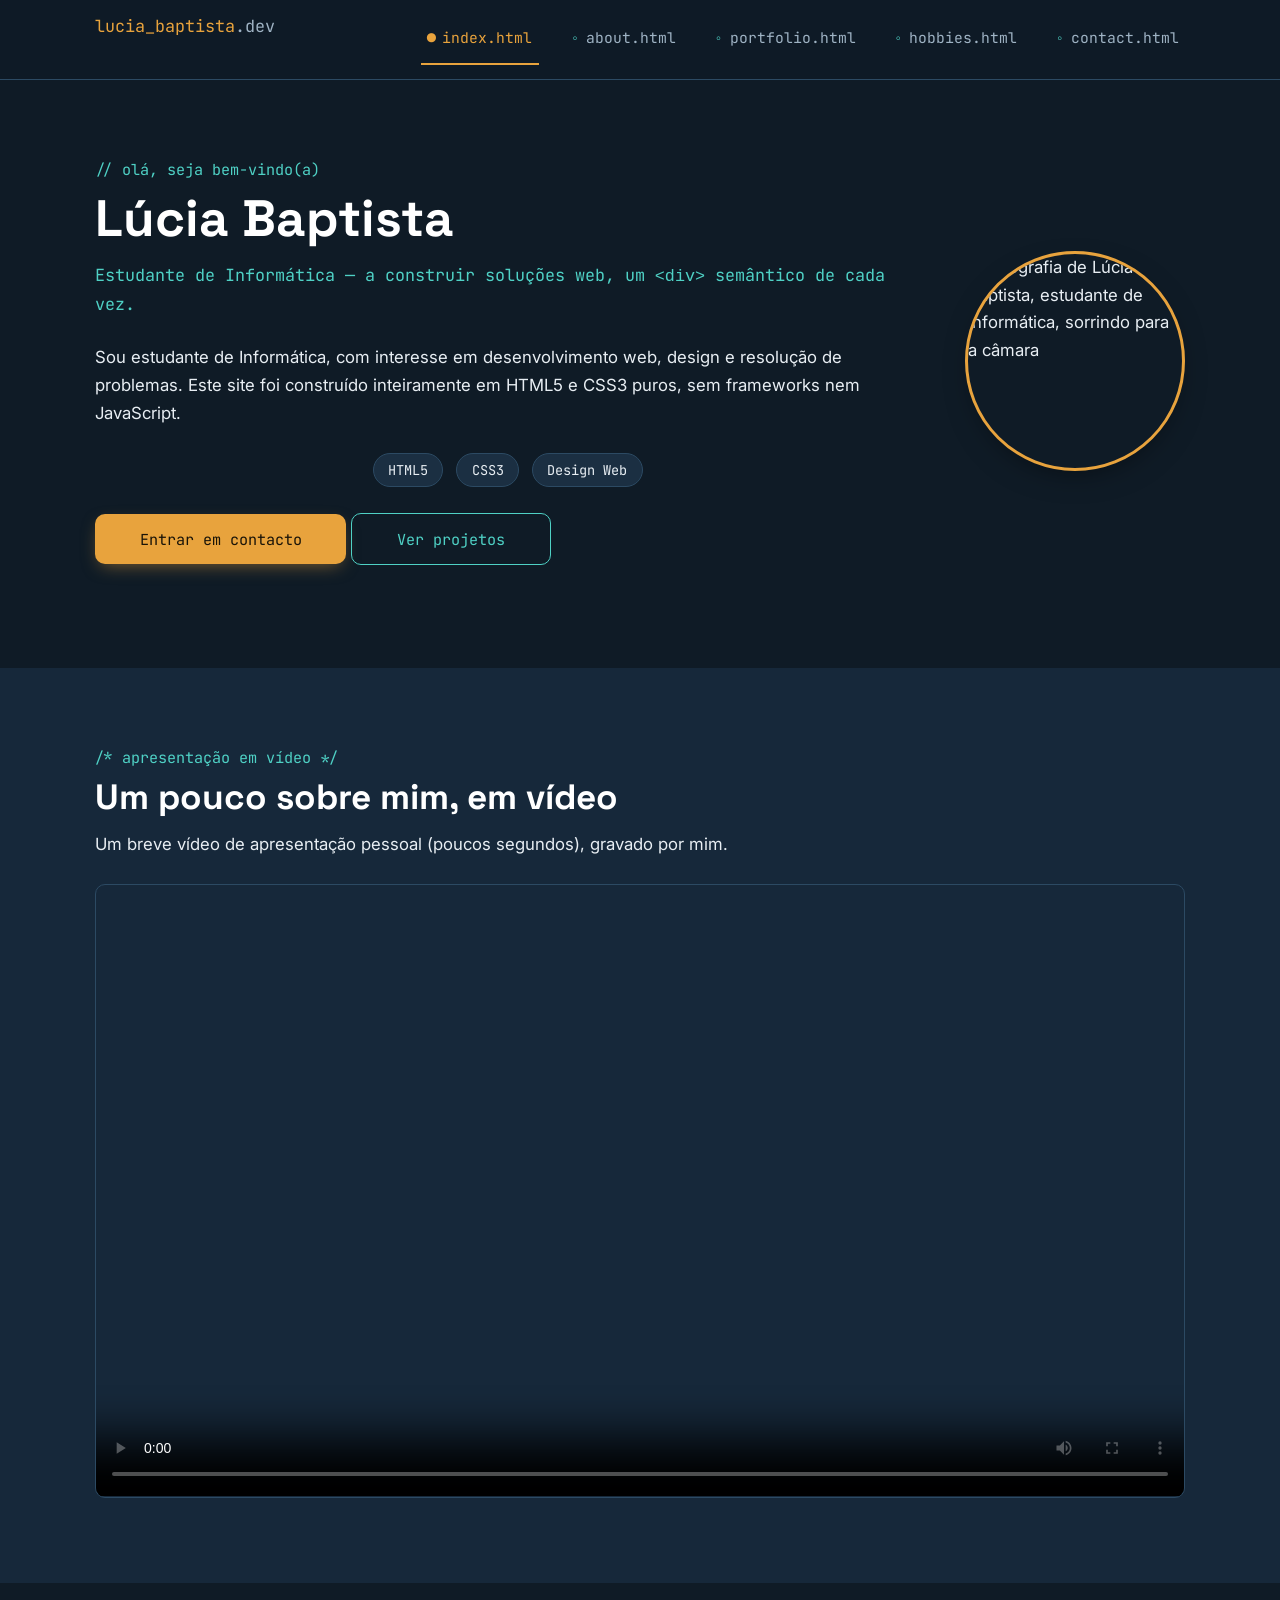
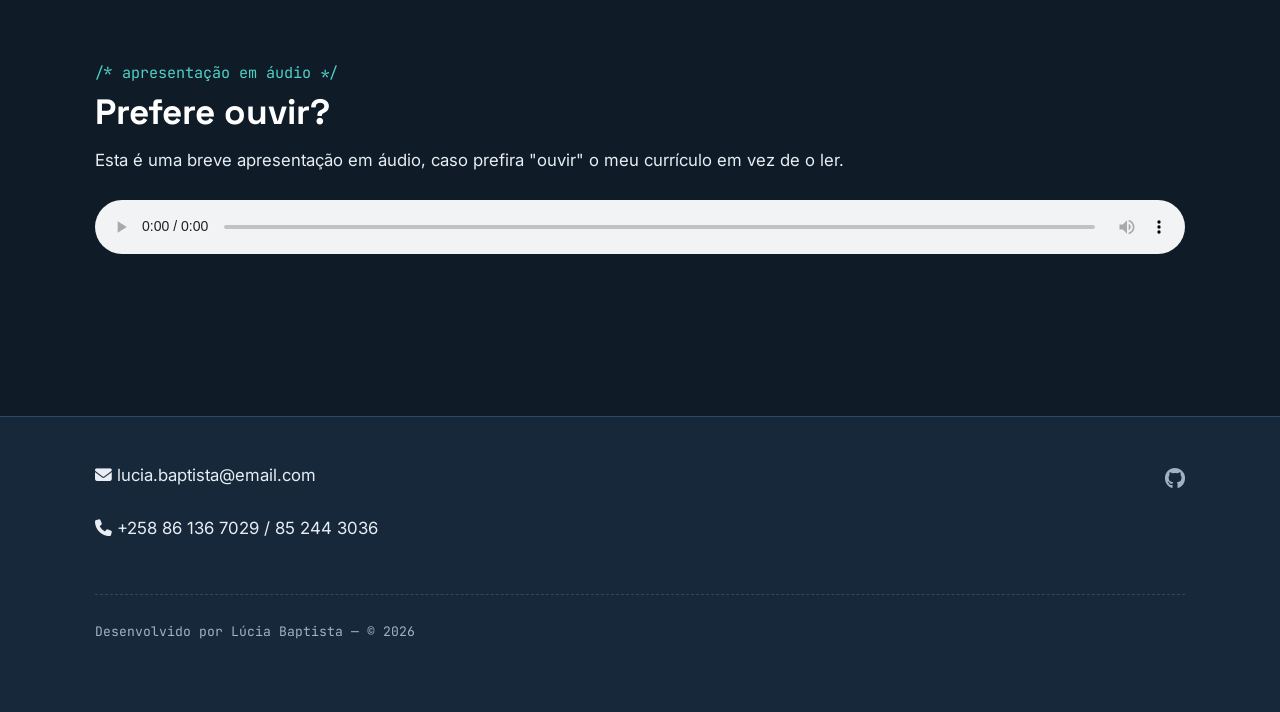
==== index.html @ 9c85ca88 "Add files via upload" ====
<!DOCTYPE html>
<html lang="pt-mz">
<head>
  <meta charset="UTF-8">
  <meta name="viewport" content="width=device-width, initial-scale=1.0">
  <title>Lúcia Baptista — Currículo &amp; Portfólio</title>
  <meta name="description" content="Site pessoal de currículo e portfólio de Lúcia Baptista, estudante de Informática.">

  <!-- Google Fonts (recurso tipográfico, não é framework de layout) -->
  <link rel="preconnect" href="https://fonts.googleapis.com">
  <link href="https://fonts.googleapis.com/css2?family=Space+Grotesk:wght@500;700&family=Inter:wght@400;500;600&family=JetBrains+Mono:wght@400;600&display=swap" rel="stylesheet">
  <!-- Font Awesome via CDN (apenas ícones) -->
  <link rel="stylesheet" href="https://cdnjs.cloudflare.com/ajax/libs/font-awesome/6.5.1/css/all.min.css">

  <link rel="stylesheet" href="css/estilo.css">
  <link rel="stylesheet" href="css/responsivo.css">
</head>
<body>
  <a href="#conteudo" class="saltar-link">Saltar para o conteúdo</a>

  <header class="cabecalho">
    <div class="container cabecalho__barra">
      <p class="logotipo">lucia_baptista<span>.dev</span></p>

      <input type="checkbox" id="nav-toggle" class="nav-toggle">
      <label for="nav-toggle" class="nav-toggle-label" aria-label="Abrir menu de navegação">
        <span></span><span></span><span></span>
      </label>

      <nav class="nav-principal" aria-label="Navegação principal">
        <ul class="nav-principal__lista">
          <li><a href="index.html" class="activo" aria-current="page">index.html</a></li>
          <li><a href="about.html">about.html</a></li>
          <li><a href="portfolio.html">portfolio.html</a></li>
          <li><a href="hobbies.html">hobbies.html</a></li>
          <li><a href="contact.html">contact.html</a></li>
        </ul>
      </nav>
    </div>
  </header>

  <main id="conteudo">

    <!-- ================= HERO ================= -->
    <section class="seccao hero container">
      <div class="hero__conteudo">
        <span class="rotulo-comentario animar-surgir">// olá, seja bem-vindo(a)</span>
        <h1 class="animar-surgir">Lúcia Baptista</h1>
        <p class="hero__tagline animar-surgir">Estudante de Informática &mdash; a construir soluções web, um <code>&lt;div&gt;</code> semântico de cada vez.</p>
        <p class="animar-surgir">
          Sou estudante de Informática, com interesse em desenvolvimento web, design e
          resolução de problemas. Este site foi construído inteiramente em HTML5 e CSS3 puros,
          sem frameworks nem JavaScript.
          <!-- Lúcia: ajuste este parágrafo com informação real sobre si -->
        </p>

        <ul class="lista-competencias-curtas animar-surgir">
          <li>HTML5</li>
          <li>CSS3</li>
          <li>Design Web</li>
        </ul>

        <p class="animar-surgir">
          <a href="contact.html" class="botao">Entrar em contacto</a>
          <a href="portfolio.html" class="botao botao--secundario">Ver projetos</a>
        </p>
      </div>

      <figure>
        <img
          src="assets/img/avatar.jpg"
          alt="Fotografia de Lúcia Baptista, estudante de Informática, sorrindo para a câmara"
          class="hero__avatar"
          width="220" height="220">
      </figure>
    </section>

    <!-- ================= VÍDEO DE APRESENTAÇÃO ================= -->
    <section class="seccao seccao--alt">
      <div class="container">
        <span class="rotulo-comentario">/* apresentação em vídeo */</span>
        <h2>Um pouco sobre mim, em vídeo</h2>
        <p>Um breve vídeo de apresentação pessoal (poucos segundos), gravado por mim.</p>

        <video controls poster="assets/img/poster-video.jpg" preload="metadata">
          <source src="assets/video/apresentacao.mp4" type="video/mp4">
          <source src="assets/video/apresentacao.webm" type="video/webm">
          O seu navegador não suporta a reprodução de vídeo nativo. Pode
          <a href="assets/video/apresentacao.mp4">descarregar o vídeo aqui</a>.
        </video>
      </div>
    </section>

    <!-- ================= ÁUDIO ================= -->
    <section class="seccao">
      <div class="container">
        <span class="rotulo-comentario">/* apresentação em áudio */</span>
        <h2>Prefere ouvir?</h2>
        <p>Esta é uma breve apresentação em áudio, caso prefira "ouvir" o meu currículo em vez de o ler.</p>

        <audio controls>
          <source src="assets/audio/apresentacao.ogg" type="audio/ogg">
          O seu navegador não suporta o elemento de áudio. Pode
          <a href="assets/audio/apresentacao.ogg">descarregar o ficheiro áudio aqui</a>.
        </audio>
      </div>
    </section>

  </main>

  <footer class="rodape">
    <div class="container rodape__grelha">
      <address style="font-style: normal;">
        <p><i class="fa-solid fa-envelope" aria-hidden="true"></i> lucia.baptista@email.com</p>
        <p><i class="fa-solid fa-phone" aria-hidden="true"></i> +258 86 136 7029 / 85 244 3036</p>
      </address>

      <!-- Substitua "#" pelo link real do perfil de GitHub da Lúcia -->
      <ul class="rodape__redes">
        <li><a href="#" target="_blank" rel="noopener" aria-label="GitHub"><i class="fa-brands fa-github" aria-hidden="true"></i></a></li>
      </ul>
    </div>
    <div class="container">
      <p class="rodape__assinatura">Desenvolvido por Lúcia Baptista &mdash; &copy; 2026</p>
    </div>
  </footer>

</body>
</html>
---- css/estilo.css ----
/* =========================================================================
   ESTILO.CSS — folha de estilos partilhada (header, footer, tipografia,
   variáveis, componentes reutilizáveis: cartões, tabela, formulário, menu)
   Curso de Informática — Trabalho Prático I
   ========================================================================= */

/* -------------------------------------------------------------------------
   1. VARIÁVEIS CSS (custom properties)
   Definidas em :root para serem herdadas por toda a árvore do documento.
   Facilita a manutenção: mudar a paleta do site inteiro num único sítio.
   ------------------------------------------------------------------------- */
:root {
  /* Paleta - identidade "editor de código": fundo azul-marinho profundo,
     acento âmbar (destaque/ação) e acento turquesa (informação/tags),
     imitando a sintaxe colorida de um editor de texto. */
  --cor-fundo: #0f1b26;
  --cor-fundo-alt: #16283a;
  --cor-fundo-card: #1b2f42;
  --cor-borda: #26405840;
  --cor-borda-forte: #2c4a63;
  --cor-texto: #e8eef3;
  --cor-texto-suave: #9fb3c4;
  --cor-primaria: #e8a33d;      /* âmbar - CTAs, destaques */
  --cor-primaria-escura: #c8842a;
  --cor-secundaria: #4fd1c5;    /* turquesa - tags, ícones, links de código */
  --cor-erro: #e2685f;

  /* Tipografia */
  --fonte-titulo: "Space Grotesk", "Segoe UI", sans-serif;
  --fonte-corpo: "Inter", "Segoe UI", Arial, sans-serif;
  --fonte-mono: "JetBrains Mono", "Courier New", monospace;

  /* Espaçamentos (escala consistente em rem) */
  --esp-xs: 0.4rem;
  --esp-sm: 0.8rem;
  --esp-md: 1.6rem;
  --esp-lg: 2.8rem;
  --esp-xl: 4.8rem;

  /* Outros */
  --raio: 10px;
  --sombra: 0 10px 30px -12px rgba(0, 0, 0, 0.55);
  --transicao-rapida: 180ms ease;
  --largura-max: 1180px;
}

/* -------------------------------------------------------------------------
   2. RESET LEVE + MODELO DE CAIXA
   box-sizing: border-box aplicado globalmente via herança no *, *::before,
   *::after garante que padding/border não aumentem a largura declarada.
   ------------------------------------------------------------------------- */
*,
*::before,
*::after {
  box-sizing: border-box;
}

html {
  /* 1rem = 16px por defeito; usar rem permite escalar tudo se o utilizador
     mudar o tamanho de fonte do navegador (acessibilidade). */
  scroll-behavior: smooth;
}

body {
  margin: 0;
  font-family: var(--fonte-corpo);
  background-color: var(--cor-fundo);
  color: var(--cor-texto);
  line-height: 1.65;
  font-size: 1rem; /* mobile-first: base pensada para ecrã pequeno */
}

img {
  max-width: 100%;
  height: auto;
  display: block;
}

a {
  color: var(--cor-secundaria);
  text-decoration: none;
}

h1, h2, h3, h4 {
  font-family: var(--fonte-titulo);
  line-height: 1.2;
  margin: 0 0 var(--esp-sm) 0;
  color: #fff;
}

h1 { font-size: clamp(2rem, 5vw + 1rem, 3.2rem); }
h2 { font-size: clamp(1.5rem, 3vw + 1rem, 2.2rem); }
h3 { font-size: 1.25rem; }

p { margin: 0 0 var(--esp-md) 0; }

.container {
  width: 100%;
  max-width: var(--largura-max);
  margin-inline: auto;
  padding-inline: var(--esp-md);
}

/* Acessibilidade: link para saltar para o conteúdo principal */
.saltar-link {
  position: absolute;
  left: -999px;
  top: 0;
  background: var(--cor-primaria);
  color: #1a1a1a;
  padding: var(--esp-sm) var(--esp-md);
  z-index: 999;
  border-radius: 0 0 var(--raio) 0;
}
.saltar-link:focus {
  left: 0;
}

/* Foco visível em todos os elementos interativos (acessibilidade) */
a:focus-visible,
button:focus-visible,
input:focus-visible,
select:focus-visible,
textarea:focus-visible,
summary:focus-visible {
  outline: 3px solid var(--cor-secundaria);
  outline-offset: 2px;
}

/* -------------------------------------------------------------------------
   3. NOTA SOBRE POSICIONAMENTO (position)
   - static  : comportamento padrão; o elemento segue o fluxo normal do
               documento e as propriedades top/right/bottom/left são ignoradas.
   - relative: continua a ocupar o espaço no fluxo normal, mas pode ser
               deslocado visualmente com top/left/etc. relativamente à sua
               posição original. Usado aqui como contexto para elementos
               ::before/::after posicionados de forma absoluta dentro dele.
   - absolute: sai do fluxo normal e é posicionado em relação ao ancestral
               mais próximo que tenha position diferente de static.
   - fixed   : sai do fluxo e é posicionado em relação à janela do navegador,
               mantendo-se fixo mesmo ao fazer scroll da página.
   - sticky  : híbrido entre relative e fixed — comporta-se como relative
               até o scroll atingir o limiar definido (ex: top: 0) e, a
               partir daí, "cola-se" como fixed. É o que usamos no <header>.
   ------------------------------------------------------------------------- */

/* -------------------------------------------------------------------------
   4. CABEÇALHO E NAVEGAÇÃO (estilo "abas de editor de código")
   ------------------------------------------------------------------------- */
.cabecalho {
  position: sticky; /* ver nota acima sobre position */
  top: 0;
  z-index: 100;
  background: rgba(15, 27, 38, 0.92);
  backdrop-filter: blur(8px);
  border-bottom: 1px solid var(--cor-borda-forte);
}

.cabecalho__barra {
  display: flex;
  align-items: center;
  justify-content: space-between;
  padding-block: var(--esp-sm);
}

.logotipo {
  font-family: var(--fonte-mono);
  font-size: 1.05rem;
  color: var(--cor-primaria);
  white-space: nowrap;
}
.logotipo span {
  color: var(--cor-texto-suave);
}

/* Menu "hamburger" só-CSS: checkbox escondido + label como botão.
   Interatividade conseguida apenas com HTML/CSS (:checked). */
.nav-toggle {
  position: absolute;
  opacity: 0;
  pointer-events: none;
}

.nav-toggle-label {
  display: inline-flex;
  flex-direction: column;
  gap: 5px;
  cursor: pointer;
  padding: var(--esp-xs);
}
.nav-toggle-label span {
  width: 26px;
  height: 3px;
  background: var(--cor-texto);
  border-radius: 2px;
  transition: transform var(--transicao-rapida), opacity var(--transicao-rapida);
}

.nav-principal {
  position: absolute;
  top: 100%;
  left: 0;
  right: 0;
  max-height: 0;
  overflow: hidden;
  background: var(--cor-fundo-alt);
  border-bottom: 1px solid var(--cor-borda-forte);
  transition: max-height var(--transicao-rapida);
}

.nav-toggle:checked ~ .nav-principal {
  max-height: 400px;
}

.nav-principal__lista {
  list-style: none;
  margin: 0;
  padding: var(--esp-sm) var(--esp-md);
  display: flex;
  flex-direction: column;
}

/* Cada link do menu simula uma "aba" do editor com o nome real do
   ficheiro .html — reforça a identidade "informático" do site. */
.nav-principal__lista a {
  display: flex;
  align-items: center;
  gap: var(--esp-xs);
  color: var(--cor-texto-suave);
  font-family: var(--fonte-mono);
  font-size: 0.92rem;
  padding: var(--esp-sm) var(--esp-xs);
  border-bottom: 2px solid transparent;
  transition: color var(--transicao-rapida), border-color var(--transicao-rapida);
}

.nav-principal__lista a::before {
  content: "◦";
  color: var(--cor-secundaria);
}

.nav-principal__lista a:hover,
.nav-principal__lista a:focus-visible {
  color: #fff;
}

/* Página atual destacada com classe .activo (ver secção 3 do enunciado) */
.nav-principal__lista a.activo {
  color: var(--cor-primaria);
  border-bottom-color: var(--cor-primaria);
}
.nav-principal__lista a.activo::before {
  content: "●";
  color: var(--cor-primaria);
}

/* -------------------------------------------------------------------------
   5. BOTÕES E LIGAÇÕES DE DESTAQUE
   ------------------------------------------------------------------------- */
.botao {
  display: inline-block;
  font-family: var(--fonte-mono);
  font-size: 0.95rem;
  background: var(--cor-primaria);
  color: #1a1408;
  padding: var(--esp-sm) var(--esp-lg);
  border-radius: var(--raio);
  border: none;
  cursor: pointer;
  transition: transform var(--transicao-rapida), box-shadow var(--transicao-rapida), background var(--transicao-rapida);
  box-shadow: 0 6px 18px -6px rgba(232, 163, 61, 0.55);
}
.botao:hover,
.botao:focus-visible {
  background: var(--cor-primaria-escura);
  transform: translateY(-2px);
}

.botao--secundario {
  background: transparent;
  color: var(--cor-secundaria);
  border: 1px solid var(--cor-secundaria);
  box-shadow: none;
}
.botao--secundario:hover,
.botao--secundario:focus-visible {
  background: rgba(79, 209, 197, 0.1);
}

/* -------------------------------------------------------------------------
   6. TROÇOS/SECÇÕES GENÉRICOS
   ------------------------------------------------------------------------- */
.seccao {
  padding-block: var(--esp-xl);
}
.seccao--alt {
  background: var(--cor-fundo-alt);
}

/* Rótulo "comentário de código" usado como "eyebrow" acima dos títulos
   de secção — reforça a estrutura de "ficheiro fonte" do site. */
.rotulo-comentario {
  display: block;
  font-family: var(--fonte-mono);
  color: var(--cor-secundaria);
  font-size: 0.85rem;
  margin-bottom: var(--esp-xs);
}

/* -------------------------------------------------------------------------
   7. CARTÕES (usados em Portfólio e Hobbies)
   ------------------------------------------------------------------------- */
.cartao {
  background: var(--cor-fundo-card);
  border: 1px solid var(--cor-borda);
  border-radius: var(--raio);
  overflow: hidden;
  transition: transform var(--transicao-rapida), border-color var(--transicao-rapida);
  position: relative; /* contexto para o ::after decorativo abaixo */
}

.cartao:hover,
.cartao:focus-within {
  transform: translateY(-6px);
  border-color: var(--cor-secundaria);
}

/* Pseudo-elemento decorativo: barra de destaque no topo do cartão */
.cartao::before {
  content: "";
  position: absolute;
  top: 0; left: 0; right: 0;
  height: 3px;
  background: linear-gradient(90deg, var(--cor-primaria), var(--cor-secundaria));
  transform: scaleX(0);
  transform-origin: left;
  transition: transform var(--transicao-rapida);
}
.cartao:hover::before {
  transform: scaleX(1);
}

.cartao__corpo {
  padding: var(--esp-md);
}

.cartao__tag {
  display: inline-block;
  font-family: var(--fonte-mono);
  font-size: 0.75rem;
  color: var(--cor-secundaria);
  border: 1px solid var(--cor-secundaria);
  border-radius: 999px;
  padding: 0.15rem 0.6rem;
  margin: 0.15rem 0.3rem 0.15rem 0;
}

/* -------------------------------------------------------------------------
   8. TABELA DE COMPETÊNCIAS (página about.html)
   ------------------------------------------------------------------------- */
.tabela-competencias {
  width: 100%;
  border-collapse: collapse;
  font-size: 0.95rem;
  margin-block: var(--esp-md);
}

.tabela-competencias caption {
  text-align: left;
  font-family: var(--fonte-mono);
  color: var(--cor-texto-suave);
  margin-bottom: var(--esp-sm);
}

.tabela-competencias th,
.tabela-competencias td {
  border: 1px solid var(--cor-borda-forte);
  padding: var(--esp-sm);
  text-align: left;
}

.tabela-competencias thead th {
  background: var(--cor-fundo-alt);
  color: var(--cor-primaria);
  font-family: var(--fonte-mono);
}

/* Seletor de irmão adjacente: alterna o fundo das linhas do corpo da
   tabela para melhorar a leitura (efeito "zebra"). */
.tabela-competencias tbody tr + tr {
  border-top: 1px solid var(--cor-borda);
}

/* nth-child: realça linhas pares */
.tabela-competencias tbody tr:nth-child(even) {
  background: rgba(255, 255, 255, 0.02);
}

/* Barra de nível de proficiência feita só com CSS (::after como "trilho") */
.nivel {
  position: relative;
  display: inline-block;
  width: 100%;
  height: 8px;
  background: var(--cor-borda-forte);
  border-radius: 999px;
}
.nivel::after {
  content: "";
  position: absolute;
  left: 0; top: 0; bottom: 0;
  width: var(--valor, 50%);
  background: linear-gradient(90deg, var(--cor-secundaria), var(--cor-primaria));
  border-radius: 999px;
}

/* -------------------------------------------------------------------------
   9. FLEXBOX — página hobbies.html
   ------------------------------------------------------------------------- */
.flex-linha {
  display: flex;
  flex-direction: column;   /* mobile-first: empilhado */
  flex-wrap: wrap;
  gap: var(--esp-md);
  justify-content: flex-start;
  align-items: stretch;
}

.flex-item {
  flex: 1 1 100%;
}

/* -------------------------------------------------------------------------
   10. CSS GRID — página portfolio.html
   ------------------------------------------------------------------------- */
.grelha-projetos {
  display: grid;
  grid-template-columns: repeat(auto-fit, minmax(260px, 1fr));
  gap: var(--esp-md);
}

/* -------------------------------------------------------------------------
   11. MULTIMÉDIA (figure/figcaption, video, audio)
   ------------------------------------------------------------------------- */
figure {
  margin: 0 0 var(--esp-md) 0;
}
figcaption {
  font-family: var(--fonte-mono);
  font-size: 0.8rem;
  color: var(--cor-texto-suave);
  margin-top: var(--esp-xs);
}

video, iframe.video-incorporado {
  width: 100%;
  aspect-ratio: 16 / 9;
  border-radius: var(--raio);
  border: 1px solid var(--cor-borda-forte);
}

audio {
  width: 100%;
}

/* -------------------------------------------------------------------------
   12. FORMULÁRIO — página contact.html
   ------------------------------------------------------------------------- */
fieldset {
  border: 1px solid var(--cor-borda-forte);
  border-radius: var(--raio);
  padding: var(--esp-md);
  margin: 0 0 var(--esp-md) 0;
}

legend {
  font-family: var(--fonte-mono);
  color: var(--cor-primaria);
  padding-inline: var(--esp-xs);
}

.campo {
  margin-bottom: var(--esp-md);
}

.campo label {
  display: block;
  margin-bottom: var(--esp-xs);
  font-size: 0.9rem;
  color: var(--cor-texto-suave);
}

/* Seletor de atributo: aplica-se apenas a inputs de texto/email/etc,
   nunca a checkboxes/radios (que têm o seu próprio estilo mais abaixo). */
input[type="text"],
input[type="email"],
input[type="tel"],
input[type="date"],
input[type="number"],
input[type="file"],
select,
textarea {
  width: 100%;
  background: var(--cor-fundo-alt);
  border: 1px solid var(--cor-borda-forte);
  border-radius: var(--raio);
  color: var(--cor-texto);
  padding: var(--esp-sm);
  font-family: var(--fonte-corpo);
  font-size: 1rem;
  transition: border-color var(--transicao-rapida);
}

textarea {
  resize: vertical;
  min-height: 120px;
}

input:focus,
select:focus,
textarea:focus {
  border-color: var(--cor-secundaria);
}

/* Validação nativa: destaca em vermelho suave apenas depois de o
   utilizador interagir e o valor ser inválido (evita mostrar erro logo
   no carregamento da página). */
input:not(:placeholder-shown):invalid,
textarea:not(:placeholder-shown):invalid {
  border-color: var(--cor-erro);
}

small.ajuda {
  display: block;
  color: var(--cor-texto-suave);
  font-size: 0.78rem;
  margin-top: var(--esp-xs);
}

/* Radios e checkboxes com aparência personalizada (não a padrão do
   navegador), construídos com o seletor irmão adjacente + :checked. */
.opcao {
  display: flex;
  align-items: center;
  gap: var(--esp-sm);
  margin-bottom: var(--esp-sm);
}

.opcao input[type="radio"],
.opcao input[type="checkbox"] {
  appearance: none;
  -webkit-appearance: none;
  width: 20px;
  height: 20px;
  border: 2px solid var(--cor-borda-forte);
  background: var(--cor-fundo-alt);
  display: inline-block;
  position: relative;
  cursor: pointer;
  flex-shrink: 0;
}
.opcao input[type="radio"] { border-radius: 50%; }
.opcao input[type="checkbox"] { border-radius: 4px; }

.opcao input[type="radio"]:checked,
.opcao input[type="checkbox"]:checked {
  border-color: var(--cor-primaria);
}

.opcao input[type="radio"]:checked::after {
  content: "";
  position: absolute;
  inset: 4px;
  border-radius: 50%;
  background: var(--cor-primaria);
}
.opcao input[type="checkbox"]:checked::after {
  content: "✓";
  position: absolute;
  inset: 0;
  display: flex;
  align-items: center;
  justify-content: center;
  font-size: 0.8rem;
  color: var(--cor-primaria);
}

.opcao label {
  margin: 0;
  color: var(--cor-texto);
  cursor: pointer;
}

/* -------------------------------------------------------------------------
   13. RODAPÉ
   ------------------------------------------------------------------------- */
.rodape {
  background: var(--cor-fundo-alt);
  border-top: 1px solid var(--cor-borda-forte);
  padding-block: var(--esp-lg);
  margin-top: var(--esp-xl);
}

.rodape__grelha {
  display: flex;
  flex-direction: column;
  gap: var(--esp-md);
}

.rodape__redes {
  display: flex;
  gap: var(--esp-md);
  list-style: none;
  padding: 0;
  margin: 0;
}

.rodape__redes a {
  color: var(--cor-texto-suave);
  font-size: 1.3rem;
  transition: color var(--transicao-rapida);
}
.rodape__redes a:hover,
.rodape__redes a:focus-visible {
  color: var(--cor-primaria);
}

.rodape__assinatura {
  font-family: var(--fonte-mono);
  font-size: 0.82rem;
  color: var(--cor-texto-suave);
  margin-top: var(--esp-md);
  border-top: 1px dashed var(--cor-borda-forte);
  padding-top: var(--esp-md);
}

/* -------------------------------------------------------------------------
   14. ANIMAÇÃO (@keyframes) — usada de forma discreta no hero da Home
   ------------------------------------------------------------------------- */
@keyframes surgir {
  from { opacity: 0; transform: translateY(14px); }
  to   { opacity: 1; transform: translateY(0); }
}

.animar-surgir {
  animation: surgir 700ms ease-out both;
}
/* Pequenos desfasamentos para um efeito escalonado, sem exagerar */
.animar-surgir:nth-of-type(2) { animation-delay: 120ms; }
.animar-surgir:nth-of-type(3) { animation-delay: 240ms; }

@media (prefers-reduced-motion: reduce) {
  *, *::before, *::after {
    animation-duration: 0.001ms !important;
    transition-duration: 0.001ms !important;
  }
}

/* -------------------------------------------------------------------------
   15. HERO (Home)
   ------------------------------------------------------------------------- */
.hero {
  padding-block: var(--esp-xl);
  display: flex;
  flex-direction: column-reverse;
  gap: var(--esp-lg);
  align-items: center;
}

.hero__avatar {
  width: 190px;
  height: 190px;
  border-radius: 50%;
  object-fit: cover;
  border: 3px solid var(--cor-primaria);
  box-shadow: var(--sombra);
}

.hero__tagline {
  font-family: var(--fonte-mono);
  color: var(--cor-secundaria);
  font-size: 1.05rem;
}

.lista-competencias-curtas {
  display: flex;
  flex-wrap: wrap;
  gap: var(--esp-sm);
  list-style: none;
  padding: 0;
  margin: var(--esp-md) 0;
}
.lista-competencias-curtas li {
  font-family: var(--fonte-mono);
  font-size: 0.85rem;
  background: var(--cor-fundo-card);
  border: 1px solid var(--cor-borda-forte);
  border-radius: 999px;
  padding: 0.3rem 0.9rem;
}
---- css/responsivo.css ----
/* =========================================================================
   RESPONSIVO.CSS — media queries
   Abordagem MOBILE-FIRST: o ficheiro estilo.css já contém os estilos-base
   pensados para ecrãs pequenos (menu empilhado, flex em coluna, grid a
   uma coluna). Aqui só AMPLIAMOS o layout à medida que o ecrã cresce,
   usando min-width — nunca max-width isolado, para não sobrepor regras.
   ========================================================================= */

/* -------------------------------------------------------------------------
   Ponto de quebra 1: a partir de 481px (telemóveis grandes / phablets)
   ------------------------------------------------------------------------- */
@media (min-width: 481px) {
  .lista-competencias-curtas {
    justify-content: center;
  }

  .flex-item {
    /* hobbies: passa a caber 2 cartões por linha */
    flex: 1 1 calc(50% - var(--esp-md));
  }

  .rodape__grelha {
    flex-direction: row;
    justify-content: space-between;
    align-items: flex-start;
  }
}

/* -------------------------------------------------------------------------
   Ponto de quebra 2: a partir de 769px (tablets e desktop)
   ------------------------------------------------------------------------- */
@media (min-width: 769px) {
  body {
    font-size: 1.05rem;
  }

  .container {
    padding-inline: var(--esp-lg);
  }

  /* Menu deixa de ser "hamburger" e passa a barra horizontal permanente */
  .nav-toggle-label {
    display: none;
  }

  .nav-principal {
    position: static;
    max-height: none;
    overflow: visible;
    background: transparent;
    border-bottom: none;
  }

  .nav-principal__lista {
    flex-direction: row;
    padding: 0;
    gap: var(--esp-md);
  }

  .hero {
    flex-direction: row;
    text-align: left;
    align-items: center;
  }

  .hero__conteudo {
    flex: 1;
  }

  .flex-item {
    /* hobbies: 3 a 4 cartões por linha em ecrãs largos */
    flex: 1 1 calc(25% - var(--esp-md));
  }

  .grelha-projetos {
    grid-template-columns: repeat(auto-fit, minmax(300px, 1fr));
    gap: var(--esp-lg);
  }

  /* unidade vw usada de forma pontual para uma faixa decorativa que deve
     ocupar sempre a largura da janela, independentemente do container */
  .rotulo-comentario {
    font-size: 0.95rem;
  }
}

/* -------------------------------------------------------------------------
   Ponto de quebra 3: ecrãs muito largos — limita crescimento excessivo
   ------------------------------------------------------------------------- */
@media (min-width: 1200px) {
  .hero__avatar {
    width: 220px;
    height: 220px;
  }
}
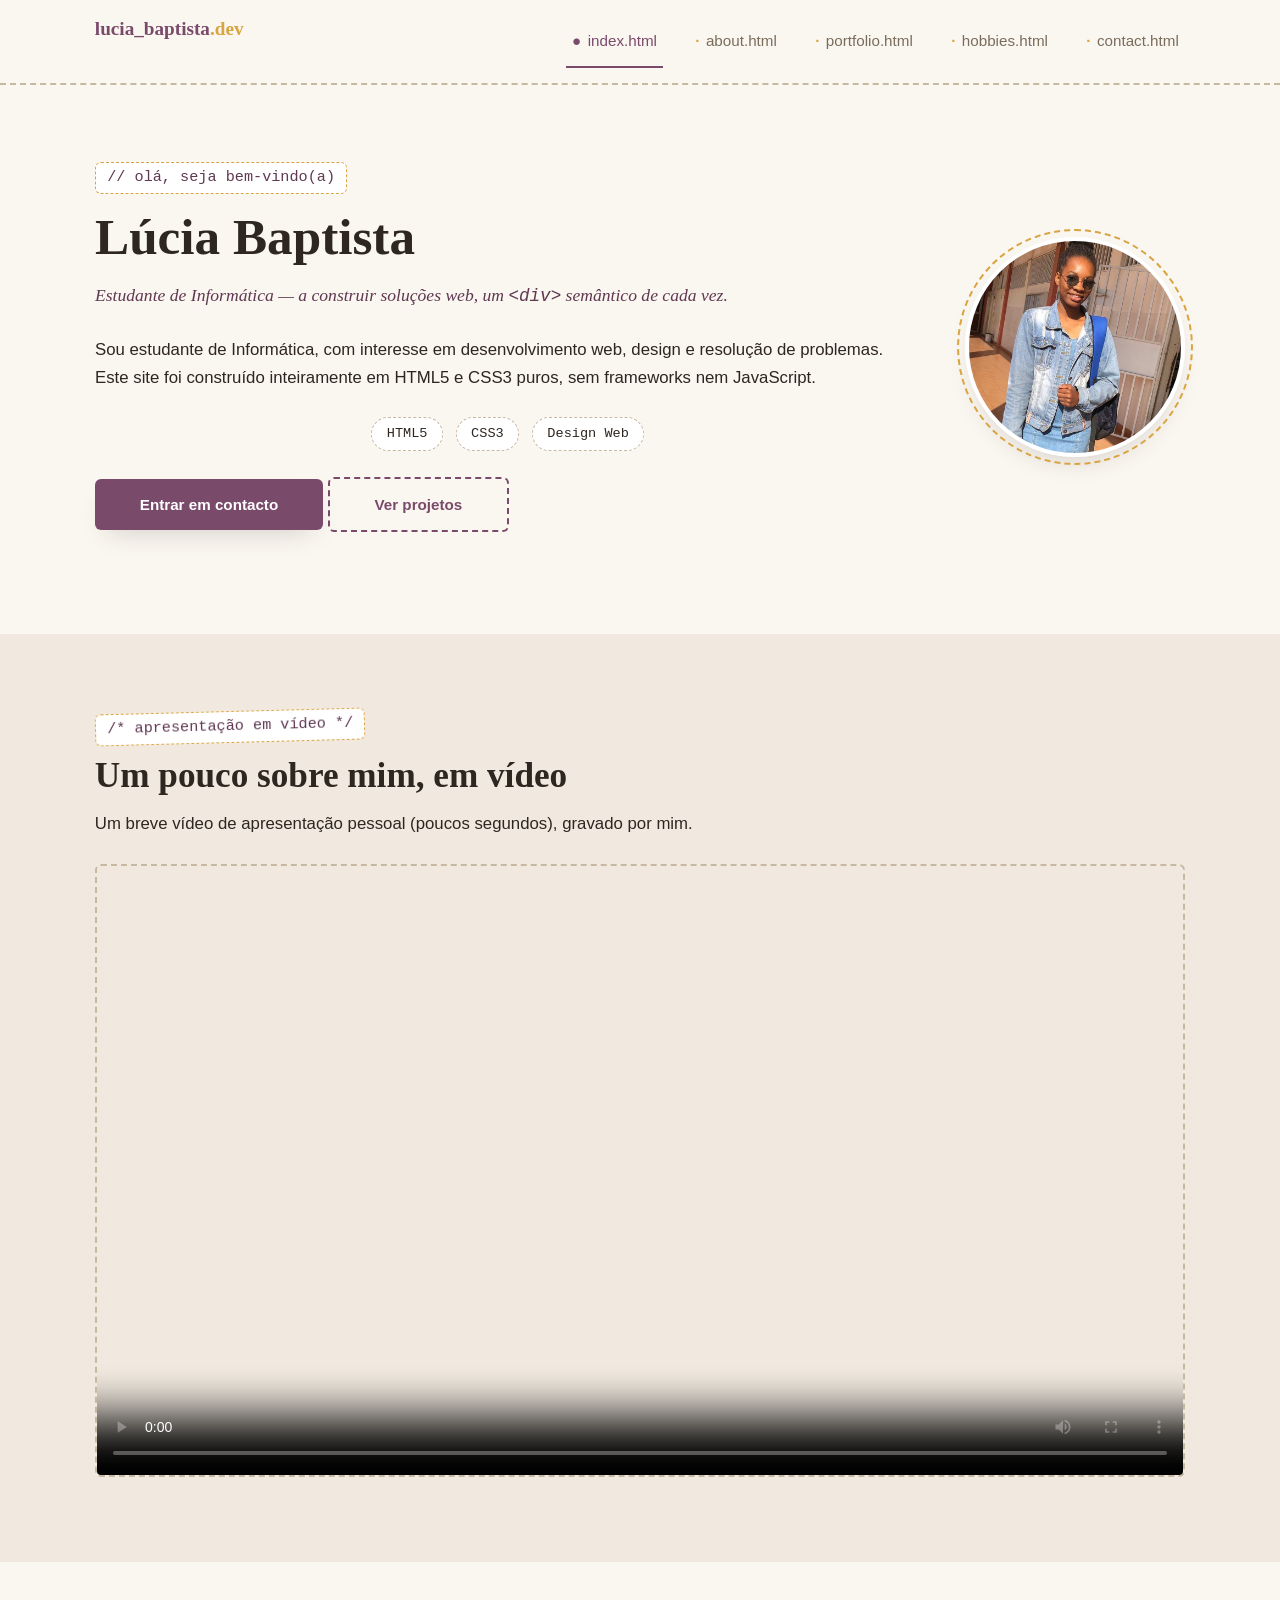
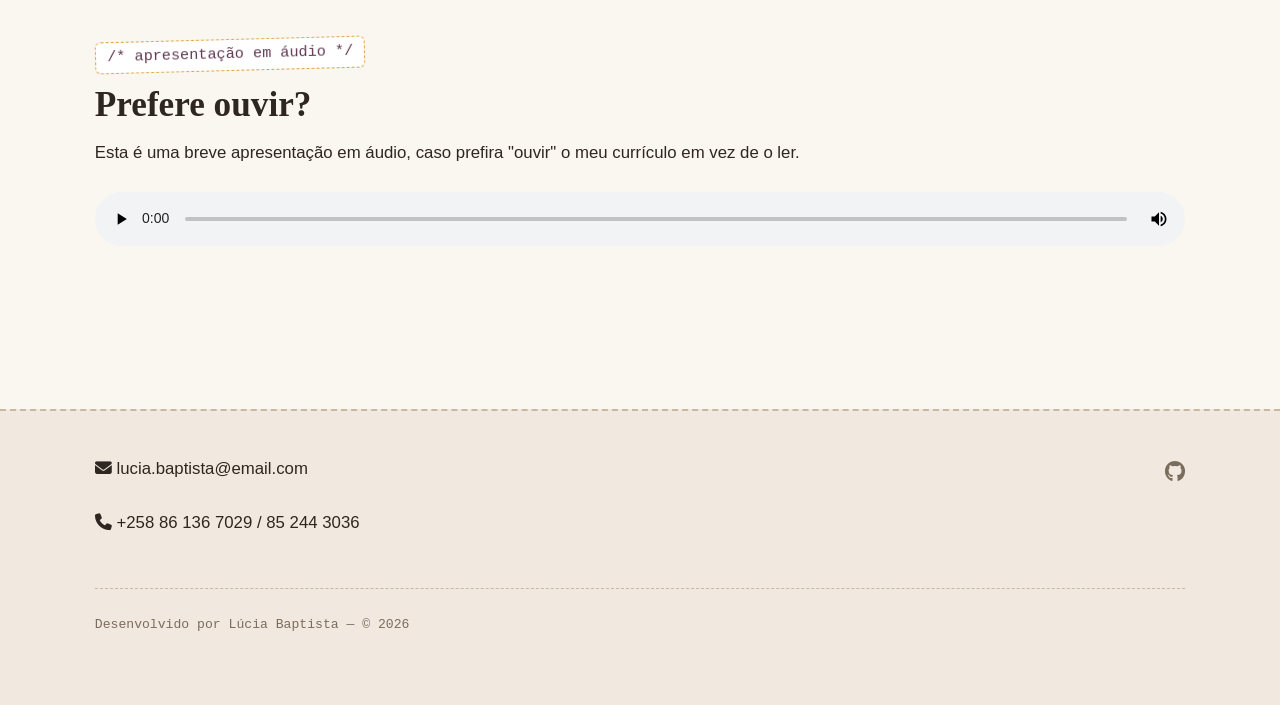
==== commit 22ec5b6f: "Update index.html" ====
--- a/index.html
+++ b/index.html
@@ -68,7 +68,7 @@
 
       <figure>
         <img
-          src="assets/img/avatar.jpg"
+          src="assets/img/avatar.jpeg"
           alt="Fotografia de Lúcia Baptista, estudante de Informática, sorrindo para a câmara"
           class="hero__avatar"
           width="220" height="220">
@@ -82,7 +82,7 @@
         <h2>Um pouco sobre mim, em vídeo</h2>
         <p>Um breve vídeo de apresentação pessoal (poucos segundos), gravado por mim.</p>
 
-        <video controls poster="assets/img/poster-video.jpg" preload="metadata">
+        <video controls poster="assets/img/poster-video.jpeg" preload="metadata">
           <source src="assets/video/apresentacao.mp4" type="video/mp4">
           <source src="assets/video/apresentacao.webm" type="video/webm">
           O seu navegador não suporta a reprodução de vídeo nativo. Pode
--- a/css/estilo.css
+++ b/css/estilo.css
@@ -1,65 +1,45 @@
 /* =========================================================================
    ESTILO.CSS — folha de estilos partilhada (header, footer, tipografia,
    variáveis, componentes reutilizáveis: cartões, tabela, formulário, menu)
-   Curso de Informática — Trabalho Prático I
+   Identidade visual: "caderno de esboços" — fundo claro tipo papel,
+   tipografia serifada nos títulos e notas em tom de destaque roados,
+   como anotações à margem de um caderno de design.
    ========================================================================= */
 
 /* -------------------------------------------------------------------------
    1. VARIÁVEIS CSS (custom properties)
-   Definidas em :root para serem herdadas por toda a árvore do documento.
-   Facilita a manutenção: mudar a paleta do site inteiro num único sítio.
    ------------------------------------------------------------------------- */
 :root {
-  /* Paleta - identidade "editor de código": fundo azul-marinho profundo,
-     acento âmbar (destaque/ação) e acento turquesa (informação/tags),
-     imitando a sintaxe colorida de um editor de texto. */
-  --cor-fundo: #0f1b26;
-  --cor-fundo-alt: #16283a;
-  --cor-fundo-card: #1b2f42;
-  --cor-borda: #26405840;
-  --cor-borda-forte: #2c4a63;
-  --cor-texto: #e8eef3;
-  --cor-texto-suave: #9fb3c4;
-  --cor-primaria: #e8a33d;      /* âmbar - CTAs, destaques */
-  --cor-primaria-escura: #c8842a;
-  --cor-secundaria: #4fd1c5;    /* turquesa - tags, ícones, links de código */
-  --cor-erro: #e2685f;
-
-  /* Tipografia */
-  --fonte-titulo: "Space Grotesk", "Segoe UI", sans-serif;
-  --fonte-corpo: "Inter", "Segoe UI", Arial, sans-serif;
-  --fonte-mono: "JetBrains Mono", "Courier New", monospace;
-
-  /* Espaçamentos (escala consistente em rem) */
+  --cor-fundo: #faf6f0;
+  --cor-fundo-alt: #f1e9df;
+  --cor-fundo-card: #ffffff;
+  --cor-borda: #d8cdbd;
+  --cor-borda-forte: #c7b8a2;
+  --cor-texto: #2e2620;
+  --cor-texto-suave: #7a6d5c;
+  --cor-primaria: #7a4a6b;
+  --cor-primaria-escura: #5f3852;
+  --cor-secundaria: #d9a441;
+  --cor-erro: #b24a3f;
+
+  --fonte-titulo: "Fraunces", Georgia, serif;
+  --fonte-corpo: "Work Sans", "Segoe UI", Arial, sans-serif;
+  --fonte-mono: "IBM Plex Mono", "Courier New", monospace;
+
   --esp-xs: 0.4rem;
   --esp-sm: 0.8rem;
   --esp-md: 1.6rem;
   --esp-lg: 2.8rem;
   --esp-xl: 4.8rem;
 
-  /* Outros */
-  --raio: 10px;
-  --sombra: 0 10px 30px -12px rgba(0, 0, 0, 0.55);
+  --raio: 6px;
+  --sombra: 0 12px 28px -14px rgba(46, 38, 32, 0.25);
   --transicao-rapida: 180ms ease;
   --largura-max: 1180px;
 }
 
-/* -------------------------------------------------------------------------
-   2. RESET LEVE + MODELO DE CAIXA
-   box-sizing: border-box aplicado globalmente via herança no *, *::before,
-   *::after garante que padding/border não aumentem a largura declarada.
-   ------------------------------------------------------------------------- */
-*,
-*::before,
-*::after {
-  box-sizing: border-box;
-}
-
-html {
-  /* 1rem = 16px por defeito; usar rem permite escalar tudo se o utilizador
-     mudar o tamanho de fonte do navegador (acessibilidade). */
-  scroll-behavior: smooth;
-}
+*, *::before, *::after { box-sizing: border-box; }
+html { scroll-behavior: smooth; }
 
 body {
   margin: 0;
@@ -67,31 +47,22 @@
   background-color: var(--cor-fundo);
   color: var(--cor-texto);
   line-height: 1.65;
-  font-size: 1rem; /* mobile-first: base pensada para ecrã pequeno */
-}
-
-img {
-  max-width: 100%;
-  height: auto;
-  display: block;
-}
-
-a {
-  color: var(--cor-secundaria);
-  text-decoration: none;
-}
+  font-size: 1rem;
+}
+
+img { max-width: 100%; height: auto; display: block; }
+a { color: var(--cor-primaria-escura); text-decoration: none; }
 
 h1, h2, h3, h4 {
   font-family: var(--fonte-titulo);
+  font-weight: 600;
   line-height: 1.2;
   margin: 0 0 var(--esp-sm) 0;
-  color: #fff;
-}
-
+  color: var(--cor-texto);
+}
 h1 { font-size: clamp(2rem, 5vw + 1rem, 3.2rem); }
 h2 { font-size: clamp(1.5rem, 3vw + 1rem, 2.2rem); }
 h3 { font-size: 1.25rem; }
-
 p { margin: 0 0 var(--esp-md) 0; }
 
 .container {
@@ -101,59 +72,46 @@
   padding-inline: var(--esp-md);
 }
 
-/* Acessibilidade: link para saltar para o conteúdo principal */
 .saltar-link {
   position: absolute;
   left: -999px;
   top: 0;
-  background: var(--cor-primaria);
-  color: #1a1a1a;
+  background: var(--cor-secundaria);
+  color: #2e2620;
   padding: var(--esp-sm) var(--esp-md);
   z-index: 999;
   border-radius: 0 0 var(--raio) 0;
 }
-.saltar-link:focus {
-  left: 0;
-}
-
-/* Foco visível em todos os elementos interativos (acessibilidade) */
-a:focus-visible,
-button:focus-visible,
-input:focus-visible,
-select:focus-visible,
-textarea:focus-visible,
-summary:focus-visible {
-  outline: 3px solid var(--cor-secundaria);
+.saltar-link:focus { left: 0; }
+
+a:focus-visible, button:focus-visible, input:focus-visible,
+select:focus-visible, textarea:focus-visible, summary:focus-visible {
+  outline: 3px solid var(--cor-primaria);
   outline-offset: 2px;
 }
 
 /* -------------------------------------------------------------------------
-   3. NOTA SOBRE POSICIONAMENTO (position)
-   - static  : comportamento padrão; o elemento segue o fluxo normal do
-               documento e as propriedades top/right/bottom/left são ignoradas.
-   - relative: continua a ocupar o espaço no fluxo normal, mas pode ser
-               deslocado visualmente com top/left/etc. relativamente à sua
-               posição original. Usado aqui como contexto para elementos
-               ::before/::after posicionados de forma absoluta dentro dele.
-   - absolute: sai do fluxo normal e é posicionado em relação ao ancestral
-               mais próximo que tenha position diferente de static.
-   - fixed   : sai do fluxo e é posicionado em relação à janela do navegador,
-               mantendo-se fixo mesmo ao fazer scroll da página.
-   - sticky  : híbrido entre relative e fixed — comporta-se como relative
-               até o scroll atingir o limiar definido (ex: top: 0) e, a
-               partir daí, "cola-se" como fixed. É o que usamos no <header>.
+   NOTA SOBRE POSICIONAMENTO (position)
+   - static  : fluxo normal; top/right/bottom/left são ignorados.
+   - relative: mantém o espaço no fluxo, mas pode deslocar-se visualmente
+               a partir da sua posição original. Serve aqui de contexto
+               para elementos ::before/::after posicionados de forma
+               absoluta dentro dele.
+   - absolute: sai do fluxo, posicionado em relação ao ancestral mais
+               próximo com position diferente de static.
+   - fixed   : sai do fluxo, fica fixo em relação à janela do navegador.
+   - sticky  : híbrido — comporta-se como relative até o scroll atingir o
+               limiar definido (ex: top: 0), depois "cola-se" como fixed.
+               Usado aqui no <header>.
    ------------------------------------------------------------------------- */
 
-/* -------------------------------------------------------------------------
-   4. CABEÇALHO E NAVEGAÇÃO (estilo "abas de editor de código")
-   ------------------------------------------------------------------------- */
 .cabecalho {
-  position: sticky; /* ver nota acima sobre position */
+  position: sticky;
   top: 0;
   z-index: 100;
-  background: rgba(15, 27, 38, 0.92);
-  backdrop-filter: blur(8px);
-  border-bottom: 1px solid var(--cor-borda-forte);
+  background: rgba(250, 246, 240, 0.94);
+  backdrop-filter: blur(6px);
+  border-bottom: 2px dashed var(--cor-borda-forte);
 }
 
 .cabecalho__barra {
@@ -164,22 +122,15 @@
 }
 
 .logotipo {
-  font-family: var(--fonte-mono);
-  font-size: 1.05rem;
+  font-family: var(--fonte-titulo);
+  font-weight: 700;
+  font-size: 1.2rem;
   color: var(--cor-primaria);
   white-space: nowrap;
 }
-.logotipo span {
-  color: var(--cor-texto-suave);
-}
-
-/* Menu "hamburger" só-CSS: checkbox escondido + label como botão.
-   Interatividade conseguida apenas com HTML/CSS (:checked). */
-.nav-toggle {
-  position: absolute;
-  opacity: 0;
-  pointer-events: none;
-}
+.logotipo span { color: var(--cor-secundaria); }
+
+.nav-toggle { position: absolute; opacity: 0; pointer-events: none; }
 
 .nav-toggle-label {
   display: inline-flex;
@@ -189,8 +140,7 @@
   padding: var(--esp-xs);
 }
 .nav-toggle-label span {
-  width: 26px;
-  height: 3px;
+  width: 26px; height: 3px;
   background: var(--cor-texto);
   border-radius: 2px;
   transition: transform var(--transicao-rapida), opacity var(--transicao-rapida);
@@ -198,19 +148,14 @@
 
 .nav-principal {
   position: absolute;
-  top: 100%;
-  left: 0;
-  right: 0;
+  top: 100%; left: 0; right: 0;
   max-height: 0;
   overflow: hidden;
   background: var(--cor-fundo-alt);
-  border-bottom: 1px solid var(--cor-borda-forte);
+  border-bottom: 2px dashed var(--cor-borda-forte);
   transition: max-height var(--transicao-rapida);
 }
-
-.nav-toggle:checked ~ .nav-principal {
-  max-height: 400px;
-}
+.nav-toggle:checked ~ .nav-principal { max-height: 400px; }
 
 .nav-principal__lista {
   list-style: none;
@@ -220,189 +165,137 @@
   flex-direction: column;
 }
 
-/* Cada link do menu simula uma "aba" do editor com o nome real do
-   ficheiro .html — reforça a identidade "informático" do site. */
 .nav-principal__lista a {
   display: flex;
   align-items: center;
   gap: var(--esp-xs);
   color: var(--cor-texto-suave);
-  font-family: var(--fonte-mono);
-  font-size: 0.92rem;
+  font-family: var(--fonte-corpo);
+  font-weight: 500;
+  font-size: 0.95rem;
   padding: var(--esp-sm) var(--esp-xs);
   border-bottom: 2px solid transparent;
   transition: color var(--transicao-rapida), border-color var(--transicao-rapida);
 }
-
-.nav-principal__lista a::before {
-  content: "◦";
-  color: var(--cor-secundaria);
-}
-
-.nav-principal__lista a:hover,
-.nav-principal__lista a:focus-visible {
-  color: #fff;
-}
-
-/* Página atual destacada com classe .activo (ver secção 3 do enunciado) */
-.nav-principal__lista a.activo {
+.nav-principal__lista a::before { content: "·"; color: var(--cor-secundaria); font-weight: 700; }
+.nav-principal__lista a:hover, .nav-principal__lista a:focus-visible { color: var(--cor-primaria-escura); }
+.nav-principal__lista a.activo, .nav-principal__lista a.active {
   color: var(--cor-primaria);
   border-bottom-color: var(--cor-primaria);
 }
-.nav-principal__lista a.activo::before {
-  content: "●";
-  color: var(--cor-primaria);
-}
-
-/* -------------------------------------------------------------------------
-   5. BOTÕES E LIGAÇÕES DE DESTAQUE
-   ------------------------------------------------------------------------- */
+.nav-principal__lista a.activo::before, .nav-principal__lista a.active::before {
+  content: "●"; color: var(--cor-primaria);
+}
+
 .botao {
   display: inline-block;
-  font-family: var(--fonte-mono);
+  font-family: var(--fonte-corpo);
+  font-weight: 600;
   font-size: 0.95rem;
   background: var(--cor-primaria);
-  color: #1a1408;
+  color: #fff;
   padding: var(--esp-sm) var(--esp-lg);
   border-radius: var(--raio);
   border: none;
   cursor: pointer;
   transition: transform var(--transicao-rapida), box-shadow var(--transicao-rapida), background var(--transicao-rapida);
-  box-shadow: 0 6px 18px -6px rgba(232, 163, 61, 0.55);
-}
-.botao:hover,
-.botao:focus-visible {
-  background: var(--cor-primaria-escura);
-  transform: translateY(-2px);
-}
+  box-shadow: var(--sombra);
+}
+.botao:hover, .botao:focus-visible { background: var(--cor-primaria-escura); transform: translateY(-2px); }
 
 .botao--secundario {
   background: transparent;
-  color: var(--cor-secundaria);
-  border: 1px solid var(--cor-secundaria);
+  color: var(--cor-primaria);
+  border: 2px dashed var(--cor-primaria);
   box-shadow: none;
 }
-.botao--secundario:hover,
-.botao--secundario:focus-visible {
-  background: rgba(79, 209, 197, 0.1);
-}
-
-/* -------------------------------------------------------------------------
-   6. TROÇOS/SECÇÕES GENÉRICOS
-   ------------------------------------------------------------------------- */
-.seccao {
-  padding-block: var(--esp-xl);
-}
-.seccao--alt {
-  background: var(--cor-fundo-alt);
-}
-
-/* Rótulo "comentário de código" usado como "eyebrow" acima dos títulos
-   de secção — reforça a estrutura de "ficheiro fonte" do site. */
+.botao--secundario:hover, .botao--secundario:focus-visible { background: rgba(122, 74, 107, 0.08); }
+
+.seccao { padding-block: var(--esp-xl); }
+.seccao--alt { background: var(--cor-fundo-alt); }
+
 .rotulo-comentario {
-  display: block;
-  font-family: var(--fonte-mono);
-  color: var(--cor-secundaria);
-  font-size: 0.85rem;
-  margin-bottom: var(--esp-xs);
-}
-
-/* -------------------------------------------------------------------------
-   7. CARTÕES (usados em Portfólio e Hobbies)
-   ------------------------------------------------------------------------- */
+  display: inline-block;
+  font-family: var(--fonte-mono);
+  color: var(--cor-primaria-escura);
+  background: #fff;
+  border: 1px dashed var(--cor-secundaria);
+  border-radius: var(--raio);
+  padding: 0.15rem 0.7rem;
+  font-size: 0.8rem;
+  margin-bottom: var(--esp-sm);
+  transform: rotate(-1.5deg);
+}
+
 .cartao {
   background: var(--cor-fundo-card);
   border: 1px solid var(--cor-borda);
   border-radius: var(--raio);
   overflow: hidden;
-  transition: transform var(--transicao-rapida), border-color var(--transicao-rapida);
-  position: relative; /* contexto para o ::after decorativo abaixo */
-}
-
-.cartao:hover,
-.cartao:focus-within {
-  transform: translateY(-6px);
-  border-color: var(--cor-secundaria);
-}
-
-/* Pseudo-elemento decorativo: barra de destaque no topo do cartão */
-.cartao::before {
+  transition: transform var(--transicao-rapida), box-shadow var(--transicao-rapida);
+  position: relative;
+  box-shadow: 0 2px 0 var(--cor-borda);
+}
+.cartao:hover, .cartao:focus-within { transform: translateY(-5px) rotate(-0.4deg); box-shadow: var(--sombra); }
+
+.cartao::after {
   content: "";
   position: absolute;
-  top: 0; left: 0; right: 0;
-  height: 3px;
-  background: linear-gradient(90deg, var(--cor-primaria), var(--cor-secundaria));
-  transform: scaleX(0);
-  transform-origin: left;
-  transition: transform var(--transicao-rapida);
-}
-.cartao:hover::before {
-  transform: scaleX(1);
-}
-
-.cartao__corpo {
-  padding: var(--esp-md);
-}
+  top: 0; right: 0;
+  width: 0; height: 0;
+  border-style: solid;
+  border-width: 0 22px 22px 0;
+  border-color: transparent var(--cor-fundo-alt) transparent transparent;
+  transition: border-color var(--transicao-rapida);
+}
+.cartao:hover::after { border-color: transparent var(--cor-secundaria) transparent transparent; }
+
+.cartao__corpo { padding: var(--esp-md); }
 
 .cartao__tag {
   display: inline-block;
   font-family: var(--fonte-mono);
   font-size: 0.75rem;
-  color: var(--cor-secundaria);
+  color: var(--cor-primaria-escura);
+  background: #fdf2e3;
   border: 1px solid var(--cor-secundaria);
   border-radius: 999px;
   padding: 0.15rem 0.6rem;
   margin: 0.15rem 0.3rem 0.15rem 0;
 }
 
-/* -------------------------------------------------------------------------
-   8. TABELA DE COMPETÊNCIAS (página about.html)
-   ------------------------------------------------------------------------- */
 .tabela-competencias {
   width: 100%;
   border-collapse: collapse;
   font-size: 0.95rem;
   margin-block: var(--esp-md);
 }
-
 .tabela-competencias caption {
   text-align: left;
   font-family: var(--fonte-mono);
   color: var(--cor-texto-suave);
   margin-bottom: var(--esp-sm);
 }
-
-.tabela-competencias th,
-.tabela-competencias td {
-  border: 1px solid var(--cor-borda-forte);
+.tabela-competencias th, .tabela-competencias td {
+  border: 1px dashed var(--cor-borda-forte);
   padding: var(--esp-sm);
   text-align: left;
 }
-
 .tabela-competencias thead th {
   background: var(--cor-fundo-alt);
-  color: var(--cor-primaria);
-  font-family: var(--fonte-mono);
-}
-
-/* Seletor de irmão adjacente: alterna o fundo das linhas do corpo da
-   tabela para melhorar a leitura (efeito "zebra"). */
-.tabela-competencias tbody tr + tr {
-  border-top: 1px solid var(--cor-borda);
-}
-
-/* nth-child: realça linhas pares */
-.tabela-competencias tbody tr:nth-child(even) {
-  background: rgba(255, 255, 255, 0.02);
-}
-
-/* Barra de nível de proficiência feita só com CSS (::after como "trilho") */
+  color: var(--cor-primaria-escura);
+  font-family: var(--fonte-titulo);
+  font-weight: 600;
+}
+.tabela-competencias tbody tr + tr { border-top: 1px dashed var(--cor-borda); }
+.tabela-competencias tbody tr:nth-child(even) { background: rgba(217, 164, 65, 0.06); }
+
 .nivel {
   position: relative;
   display: inline-block;
   width: 100%;
   height: 8px;
-  background: var(--cor-borda-forte);
+  background: var(--cor-borda);
   border-radius: 999px;
 }
 .nivel::after {
@@ -414,37 +307,23 @@
   border-radius: 999px;
 }
 
-/* -------------------------------------------------------------------------
-   9. FLEXBOX — página hobbies.html
-   ------------------------------------------------------------------------- */
 .flex-linha {
   display: flex;
-  flex-direction: column;   /* mobile-first: empilhado */
+  flex-direction: column;
   flex-wrap: wrap;
   gap: var(--esp-md);
   justify-content: flex-start;
   align-items: stretch;
 }
-
-.flex-item {
-  flex: 1 1 100%;
-}
-
-/* -------------------------------------------------------------------------
-   10. CSS GRID — página portfolio.html
-   ------------------------------------------------------------------------- */
+.flex-item { flex: 1 1 100%; }
+
 .grelha-projetos {
   display: grid;
   grid-template-columns: repeat(auto-fit, minmax(260px, 1fr));
   gap: var(--esp-md);
 }
 
-/* -------------------------------------------------------------------------
-   11. MULTIMÉDIA (figure/figcaption, video, audio)
-   ------------------------------------------------------------------------- */
-figure {
-  margin: 0 0 var(--esp-md) 0;
-}
+figure { margin: 0 0 var(--esp-md) 0; }
 figcaption {
   font-family: var(--fonte-mono);
   font-size: 0.8rem;
@@ -456,33 +335,24 @@
   width: 100%;
   aspect-ratio: 16 / 9;
   border-radius: var(--raio);
-  border: 1px solid var(--cor-borda-forte);
-}
-
-audio {
-  width: 100%;
-}
-
-/* -------------------------------------------------------------------------
-   12. FORMULÁRIO — página contact.html
-   ------------------------------------------------------------------------- */
+  border: 2px dashed var(--cor-borda-forte);
+}
+audio { width: 100%; }
+
 fieldset {
-  border: 1px solid var(--cor-borda-forte);
+  border: 2px dashed var(--cor-borda-forte);
   border-radius: var(--raio);
   padding: var(--esp-md);
   margin: 0 0 var(--esp-md) 0;
 }
-
 legend {
-  font-family: var(--fonte-mono);
+  font-family: var(--fonte-titulo);
+  font-weight: 600;
   color: var(--cor-primaria);
   padding-inline: var(--esp-xs);
 }
 
-.campo {
-  margin-bottom: var(--esp-md);
-}
-
+.campo { margin-bottom: var(--esp-md); }
 .campo label {
   display: block;
   margin-bottom: var(--esp-xs);
@@ -490,18 +360,11 @@
   color: var(--cor-texto-suave);
 }
 
-/* Seletor de atributo: aplica-se apenas a inputs de texto/email/etc,
-   nunca a checkboxes/radios (que têm o seu próprio estilo mais abaixo). */
-input[type="text"],
-input[type="email"],
-input[type="tel"],
-input[type="date"],
-input[type="number"],
-input[type="file"],
-select,
-textarea {
+input[type="text"], input[type="email"], input[type="tel"],
+input[type="date"], input[type="number"], input[type="file"],
+select, textarea {
   width: 100%;
-  background: var(--cor-fundo-alt);
+  background: #fff;
   border: 1px solid var(--cor-borda-forte);
   border-radius: var(--raio);
   color: var(--cor-texto);
@@ -510,25 +373,9 @@
   font-size: 1rem;
   transition: border-color var(--transicao-rapida);
 }
-
-textarea {
-  resize: vertical;
-  min-height: 120px;
-}
-
-input:focus,
-select:focus,
-textarea:focus {
-  border-color: var(--cor-secundaria);
-}
-
-/* Validação nativa: destaca em vermelho suave apenas depois de o
-   utilizador interagir e o valor ser inválido (evita mostrar erro logo
-   no carregamento da página). */
-input:not(:placeholder-shown):invalid,
-textarea:not(:placeholder-shown):invalid {
-  border-color: var(--cor-erro);
-}
+textarea { resize: vertical; min-height: 120px; }
+input:focus, select:focus, textarea:focus { border-color: var(--cor-primaria); }
+input:not(:placeholder-shown):invalid, textarea:not(:placeholder-shown):invalid { border-color: var(--cor-erro); }
 
 small.ajuda {
   display: block;
@@ -537,23 +384,12 @@
   margin-top: var(--esp-xs);
 }
 
-/* Radios e checkboxes com aparência personalizada (não a padrão do
-   navegador), construídos com o seletor irmão adjacente + :checked. */
-.opcao {
-  display: flex;
-  align-items: center;
-  gap: var(--esp-sm);
-  margin-bottom: var(--esp-sm);
-}
-
-.opcao input[type="radio"],
-.opcao input[type="checkbox"] {
-  appearance: none;
-  -webkit-appearance: none;
-  width: 20px;
-  height: 20px;
+.opcao { display: flex; align-items: center; gap: var(--esp-sm); margin-bottom: var(--esp-sm); }
+.opcao input[type="radio"], .opcao input[type="checkbox"] {
+  appearance: none; -webkit-appearance: none;
+  width: 20px; height: 20px;
   border: 2px solid var(--cor-borda-forte);
-  background: var(--cor-fundo-alt);
+  background: #fff;
   display: inline-block;
   position: relative;
   cursor: pointer;
@@ -561,69 +397,27 @@
 }
 .opcao input[type="radio"] { border-radius: 50%; }
 .opcao input[type="checkbox"] { border-radius: 4px; }
-
-.opcao input[type="radio"]:checked,
-.opcao input[type="checkbox"]:checked {
-  border-color: var(--cor-primaria);
-}
-
+.opcao input[type="radio"]:checked, .opcao input[type="checkbox"]:checked { border-color: var(--cor-primaria); }
 .opcao input[type="radio"]:checked::after {
-  content: "";
-  position: absolute;
-  inset: 4px;
-  border-radius: 50%;
-  background: var(--cor-primaria);
+  content: ""; position: absolute; inset: 4px; border-radius: 50%; background: var(--cor-primaria);
 }
 .opcao input[type="checkbox"]:checked::after {
-  content: "✓";
-  position: absolute;
-  inset: 0;
-  display: flex;
-  align-items: center;
-  justify-content: center;
-  font-size: 0.8rem;
-  color: var(--cor-primaria);
-}
-
-.opcao label {
-  margin: 0;
-  color: var(--cor-texto);
-  cursor: pointer;
-}
-
-/* -------------------------------------------------------------------------
-   13. RODAPÉ
-   ------------------------------------------------------------------------- */
+  content: "✓"; position: absolute; inset: 0;
+  display: flex; align-items: center; justify-content: center;
+  font-size: 0.8rem; color: var(--cor-primaria);
+}
+.opcao label { margin: 0; color: var(--cor-texto); cursor: pointer; }
+
 .rodape {
   background: var(--cor-fundo-alt);
-  border-top: 1px solid var(--cor-borda-forte);
+  border-top: 2px dashed var(--cor-borda-forte);
   padding-block: var(--esp-lg);
   margin-top: var(--esp-xl);
 }
-
-.rodape__grelha {
-  display: flex;
-  flex-direction: column;
-  gap: var(--esp-md);
-}
-
-.rodape__redes {
-  display: flex;
-  gap: var(--esp-md);
-  list-style: none;
-  padding: 0;
-  margin: 0;
-}
-
-.rodape__redes a {
-  color: var(--cor-texto-suave);
-  font-size: 1.3rem;
-  transition: color var(--transicao-rapida);
-}
-.rodape__redes a:hover,
-.rodape__redes a:focus-visible {
-  color: var(--cor-primaria);
-}
+.rodape__grelha { display: flex; flex-direction: column; gap: var(--esp-md); }
+.rodape__redes { display: flex; gap: var(--esp-md); list-style: none; padding: 0; margin: 0; }
+.rodape__redes a { color: var(--cor-texto-suave); font-size: 1.3rem; transition: color var(--transicao-rapida); }
+.rodape__redes a:hover, .rodape__redes a:focus-visible { color: var(--cor-primaria); }
 
 .rodape__assinatura {
   font-family: var(--fonte-mono);
@@ -634,20 +428,13 @@
   padding-top: var(--esp-md);
 }
 
-/* -------------------------------------------------------------------------
-   14. ANIMAÇÃO (@keyframes) — usada de forma discreta no hero da Home
-   ------------------------------------------------------------------------- */
-@keyframes surgir {
-  from { opacity: 0; transform: translateY(14px); }
-  to   { opacity: 1; transform: translateY(0); }
-}
-
-.animar-surgir {
-  animation: surgir 700ms ease-out both;
-}
-/* Pequenos desfasamentos para um efeito escalonado, sem exagerar */
-.animar-surgir:nth-of-type(2) { animation-delay: 120ms; }
-.animar-surgir:nth-of-type(3) { animation-delay: 240ms; }
+@keyframes esbocar {
+  from { opacity: 0; transform: translateY(10px) rotate(-0.5deg); }
+  to   { opacity: 1; transform: translateY(0) rotate(0); }
+}
+.animar-surgir { animation: esbocar 650ms ease-out both; }
+.animar-surgir:nth-of-type(2) { animation-delay: 110ms; }
+.animar-surgir:nth-of-type(3) { animation-delay: 220ms; }
 
 @media (prefers-reduced-motion: reduce) {
   *, *::before, *::after {
@@ -656,9 +443,6 @@
   }
 }
 
-/* -------------------------------------------------------------------------
-   15. HERO (Home)
-   ------------------------------------------------------------------------- */
 .hero {
   padding-block: var(--esp-xl);
   display: flex;
@@ -666,20 +450,20 @@
   gap: var(--esp-lg);
   align-items: center;
 }
-
 .hero__avatar {
-  width: 190px;
-  height: 190px;
+  width: 190px; height: 190px;
   border-radius: 50%;
   object-fit: cover;
-  border: 3px solid var(--cor-primaria);
+  border: 4px solid #fff;
+  outline: 2px dashed var(--cor-secundaria);
+  outline-offset: 6px;
   box-shadow: var(--sombra);
 }
-
 .hero__tagline {
-  font-family: var(--fonte-mono);
-  color: var(--cor-secundaria);
-  font-size: 1.05rem;
+  font-family: var(--fonte-titulo);
+  font-style: italic;
+  color: var(--cor-primaria-escura);
+  font-size: 1.1rem;
 }
 
 .lista-competencias-curtas {
@@ -693,8 +477,8 @@
 .lista-competencias-curtas li {
   font-family: var(--fonte-mono);
   font-size: 0.85rem;
-  background: var(--cor-fundo-card);
-  border: 1px solid var(--cor-borda-forte);
+  background: #fff;
+  border: 1px dashed var(--cor-borda-forte);
   border-radius: 999px;
   padding: 0.3rem 0.9rem;
 }
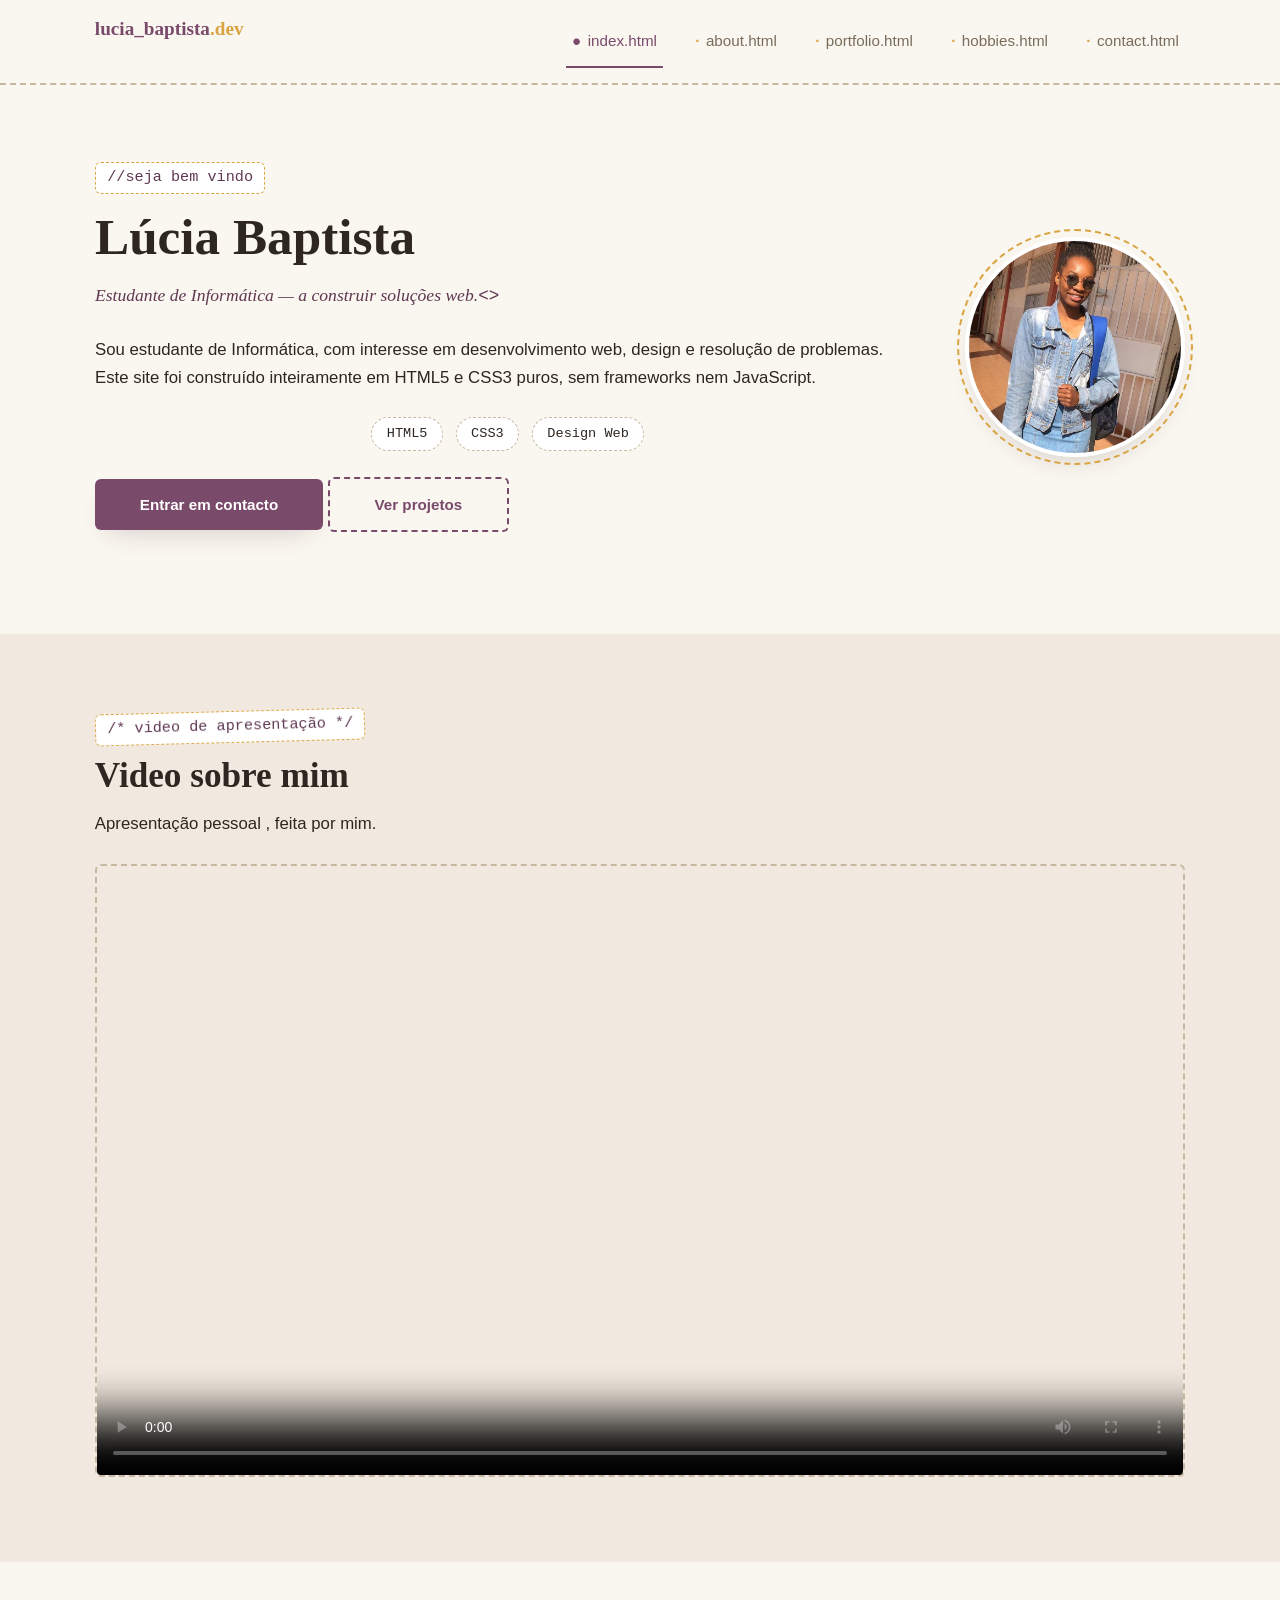
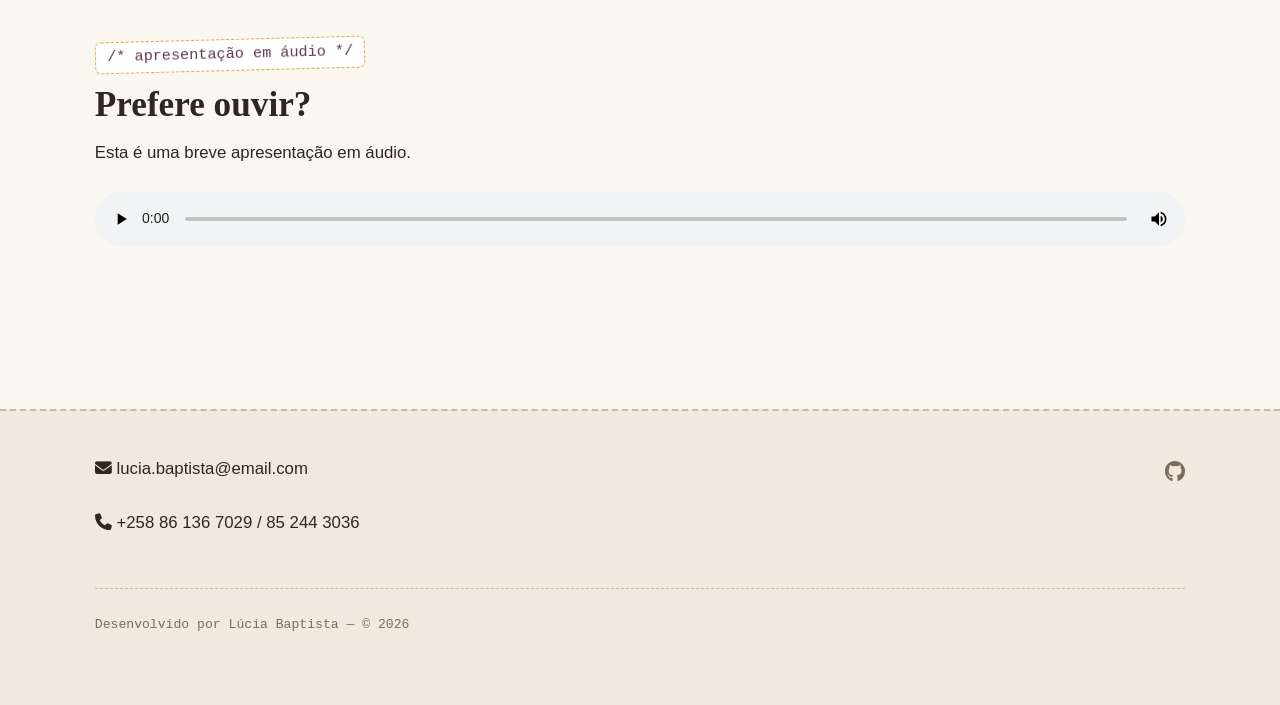
==== commit 6e49b9d6: "Update index.html" ====
--- a/index.html
+++ b/index.html
@@ -44,9 +44,9 @@
     <!-- ================= HERO ================= -->
     <section class="seccao hero container">
       <div class="hero__conteudo">
-        <span class="rotulo-comentario animar-surgir">// olá, seja bem-vindo(a)</span>
+        <span class="rotulo-comentario animar-surgir">//seja bem vindo</span>
         <h1 class="animar-surgir">Lúcia Baptista</h1>
-        <p class="hero__tagline animar-surgir">Estudante de Informática &mdash; a construir soluções web, um <code>&lt;div&gt;</code> semântico de cada vez.</p>
+        <p class="hero__tagline animar-surgir">Estudante de Informática &mdash; a construir soluções web.<code>&lt;&gt;</code></p>
         <p class="animar-surgir">
           Sou estudante de Informática, com interesse em desenvolvimento web, design e
           resolução de problemas. Este site foi construído inteiramente em HTML5 e CSS3 puros,
@@ -78,9 +78,9 @@
     <!-- ================= VÍDEO DE APRESENTAÇÃO ================= -->
     <section class="seccao seccao--alt">
       <div class="container">
-        <span class="rotulo-comentario">/* apresentação em vídeo */</span>
-        <h2>Um pouco sobre mim, em vídeo</h2>
-        <p>Um breve vídeo de apresentação pessoal (poucos segundos), gravado por mim.</p>
+        <span class="rotulo-comentario">/* video de apresentação */</span>
+        <h2>Video sobre mim</h2>
+        <p>Apresentação pessoal , feita por mim.</p>
 
         <video controls poster="assets/img/poster-video.jpeg" preload="metadata">
           <source src="assets/video/apresentacao.mp4" type="video/mp4">
@@ -96,7 +96,7 @@
       <div class="container">
         <span class="rotulo-comentario">/* apresentação em áudio */</span>
         <h2>Prefere ouvir?</h2>
-        <p>Esta é uma breve apresentação em áudio, caso prefira "ouvir" o meu currículo em vez de o ler.</p>
+        <p>Esta é uma breve apresentação em áudio.</p>
 
         <audio controls>
           <source src="assets/audio/apresentacao.ogg" type="audio/ogg">
